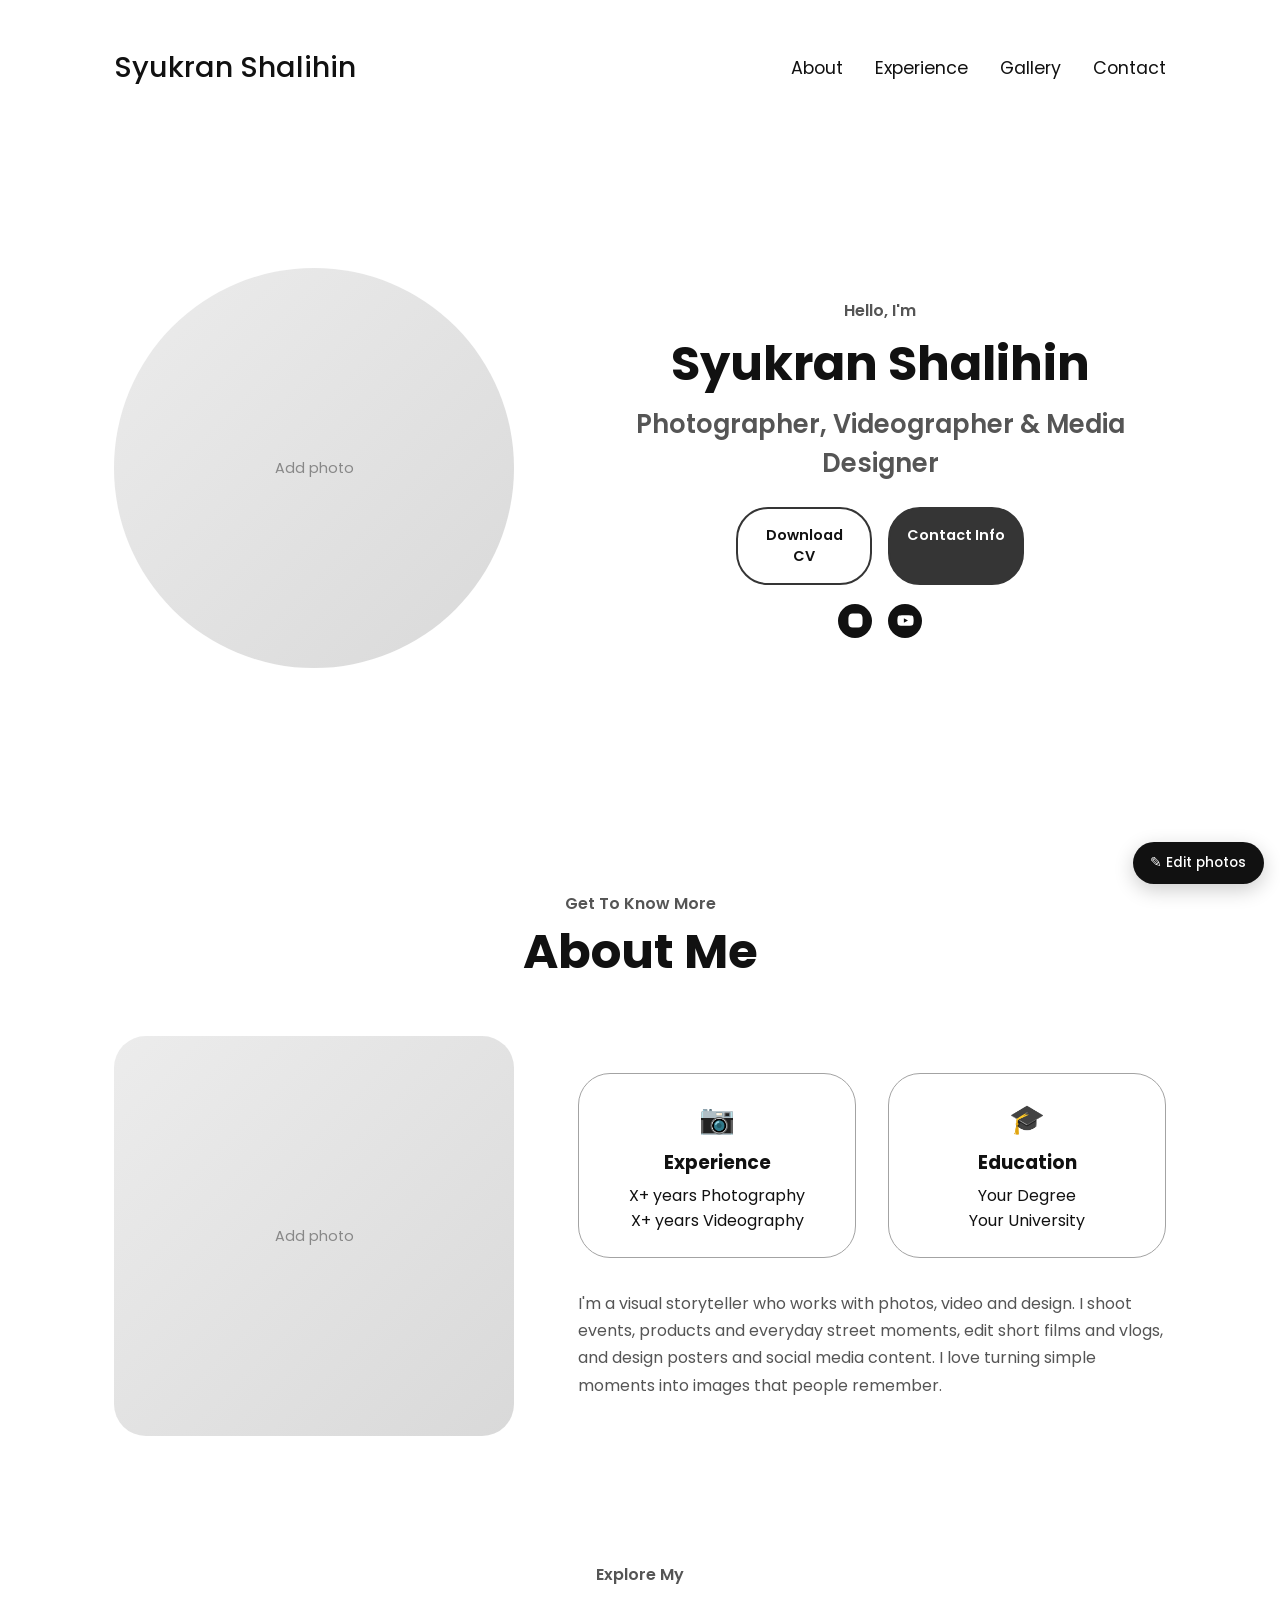
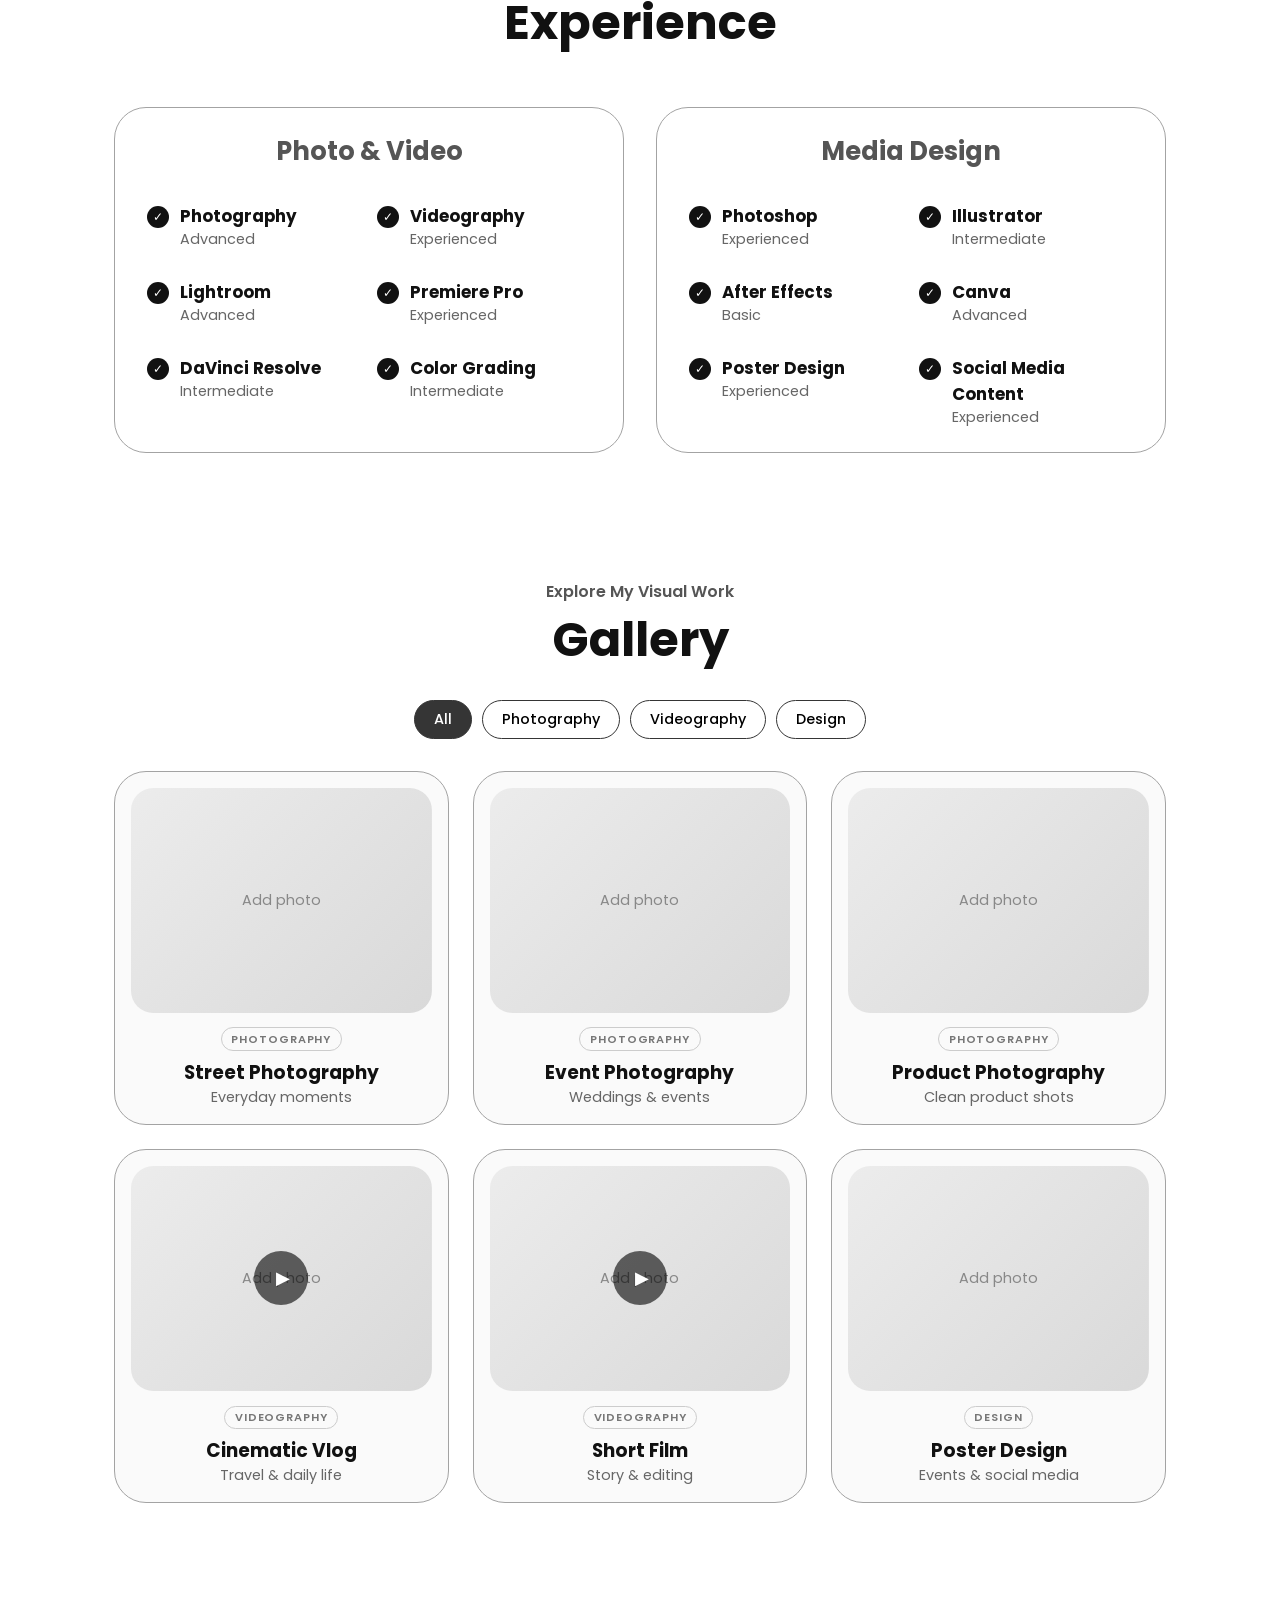
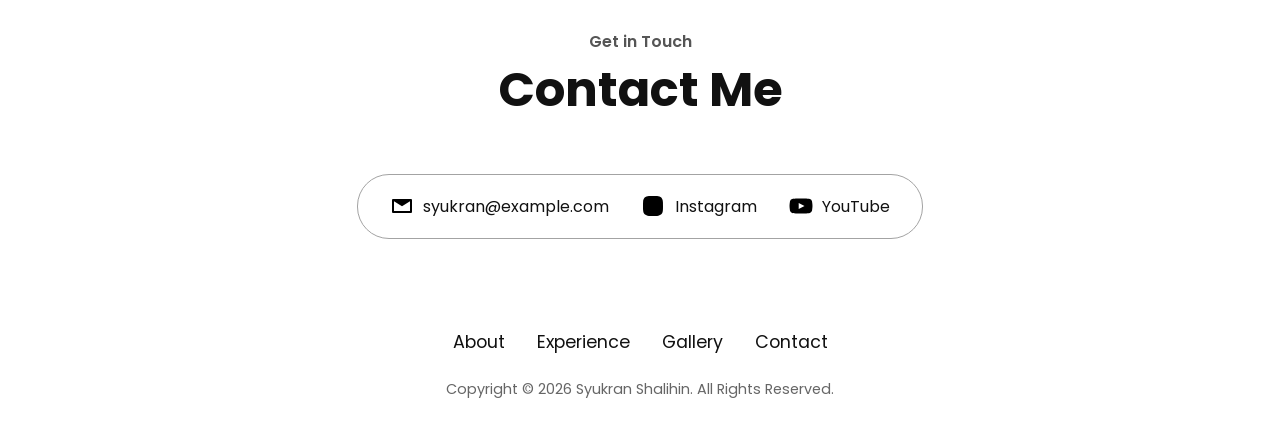
==== index.html @ 7169680a "Syukran portfolio" ====
<!DOCTYPE html>
<html lang="en">
<head>
  <meta charset="UTF-8" />
  <meta name="viewport" content="width=device-width, initial-scale=1.0" />
  <title>My Portfolio</title>
  <link rel="preconnect" href="https://fonts.googleapis.com" />
  <link rel="preconnect" href="https://fonts.gstatic.com" crossorigin />
  <link href="https://fonts.googleapis.com/css2?family=Poppins:wght@300;400;500;600;700&display=swap" rel="stylesheet" />
  <link rel="stylesheet" href="style.css" />
</head>
<body>
  <!-- NAV -->
  <nav class="nav">
    <a href="#profile" class="logo" data-bind="name"></a>
    <ul class="nav-links">
      <li><a href="#about">About</a></li>
      <li><a href="#experience">Experience</a></li>
      <li><a href="#gallery">Gallery</a></li>
      <li><a href="#contact">Contact</a></li>
    </ul>
    <button class="hamburger" aria-label="Menu"><span></span><span></span><span></span></button>
  </nav>
  <div class="mobile-menu">
    <a href="#about">About</a><a href="#experience">Experience</a>
    <a href="#gallery">Gallery</a><a href="#contact">Contact</a>
  </div>

  <!-- HERO -->
  <section id="profile" class="hero">
    <div class="hero-pic photo" data-photo="profile"></div>
    <div class="hero-text">
      <p class="small" data-bind="greeting"></p>
      <h1 data-bind="name"></h1>
      <p class="role" data-bind="role"></p>
      <div class="btns">
        <a class="btn btn-outline" id="cv-btn" download>Download CV</a>
        <a class="btn btn-dark" href="#contact">Contact Info</a>
      </div>
      <div class="socials" id="hero-socials"></div>
    </div>
  </section>

  <!-- ABOUT -->
  <section id="about">
    <p class="small center">Get To Know More</p>
    <h2 class="title">About Me</h2>
    <div class="about-wrap">
      <div class="about-pic photo" data-photo="about"></div>
      <div class="about-right">
        <div class="cards" id="about-cards"></div>
        <p class="about-text" data-bind="about.text"></p>
      </div>
    </div>
  </section>

  <!-- EXPERIENCE -->
  <section id="experience">
    <p class="small center">Explore My</p>
    <h2 class="title">Experience</h2>
    <div class="skills" id="skills"></div>
  </section>

  <!-- GALLERY -->
  <section id="gallery">
    <p class="small center">Explore My Visual Work</p>
    <h2 class="title">Gallery</h2>
    <div class="filters" id="filters"></div>
    <div class="grid" id="grid"></div>
  </section>

  <!-- CONTACT -->
  <section id="contact">
    <p class="small center">Get in Touch</p>
    <h2 class="title">Contact Me</h2>
    <div class="contact-box" id="contact-box"></div>
  </section>

  <footer>
    <ul class="nav-links">
      <li><a href="#about">About</a></li><li><a href="#experience">Experience</a></li>
      <li><a href="#gallery">Gallery</a></li><li><a href="#contact">Contact</a></li>
    </ul>
    <p id="copy"></p>
  </footer>

  <!-- PHOTO EDITOR (preview only) -->
  <button id="edit-toggle" title="Change photos">✎ Edit photos</button>
  <input type="file" id="file-pick" accept="image/*" hidden />

  <script src="config.js"></script>
  <script src="script.js"></script>
</body>
</html>
---- style.css ----
* { margin: 0; padding: 0; box-sizing: border-box; }
html { scroll-behavior: smooth; }
body { font-family: "Poppins", sans-serif; color: #111; background: #fff; }
a { color: inherit; text-decoration: none; }

/* NAV */
.nav { display: flex; justify-content: space-between; align-items: center;
  height: 15vh; max-width: 1100px; margin: 0 auto; padding: 0 1.5rem; }
.logo { font-size: 1.8rem; font-weight: 500; }
.nav-links { display: flex; gap: 2rem; list-style: none; font-size: 1.1rem; }
.nav-links a:hover { color: #888; text-decoration: underline; text-underline-offset: 1rem;
  text-decoration-color: #b5b5b5; }
.hamburger { display: none; background: none; border: 0; cursor: pointer; }
.hamburger span { display: block; width: 28px; height: 2px; background: #111; margin: 6px 0; transition: .3s; }
.hamburger.open span:nth-child(1) { transform: translateY(8px) rotate(45deg); }
.hamburger.open span:nth-child(2) { opacity: 0; }
.hamburger.open span:nth-child(3) { transform: translateY(-8px) rotate(-45deg); }
.mobile-menu { display: none; flex-direction: column; text-align: center; gap: 1rem;
  max-height: 0; overflow: hidden; transition: max-height .3s; background: #fff; }
.mobile-menu.open { max-height: 300px; padding-bottom: 1rem; }

/* SECTIONS */
section { min-height: fit-content; padding: 4vh 1.5rem 10vh; max-width: 1100px; margin: 0 auto; }
.small { font-weight: 600; color: #555; }
.center { text-align: center; }
.title { font-size: 3rem; text-align: center; margin-bottom: 3rem; }

/* PHOTOS */
.photo { background: #eee center/cover no-repeat; position: relative; }
.photo.empty { background-image: linear-gradient(135deg,#ececec,#d9d9d9); }
.photo.empty::after { content: "Add photo"; position: absolute; inset: 0; display: grid;
  place-items: center; color: #888; font-size: .9rem; }

/* HERO */
.hero { display: flex; justify-content: center; align-items: center; gap: 5rem; min-height: 80vh; }
.hero-pic { width: 400px; height: 400px; border-radius: 50%; flex-shrink: 0; }
.hero-text { text-align: center; }
.hero-text h1 { font-size: 3rem; margin: .3rem 0; }
.role { font-size: 1.6rem; color: #555; font-weight: 600; margin-bottom: 1.5rem; }
.btns { display: flex; justify-content: center; gap: 1rem; }
.btn { font-weight: 600; padding: 1rem; width: 8.5rem; border-radius: 2rem;
  border: 2px solid #353535; transition: .3s; font-size: .9rem; cursor: pointer; }
.btn-outline:hover { background: #353535; color: #fff; }
.btn-dark { background: #353535; color: #fff; }
.btn-dark:hover { background: #000; }
.socials { display: flex; justify-content: center; gap: 1rem; margin-top: 1.2rem; }
.socials a { width: 34px; height: 34px; border-radius: 50%; background: #111; color: #fff;
  display: grid; place-items: center; transition: .2s; }
.socials a:hover { transform: translateY(-3px); }
.socials svg { width: 17px; height: 17px; fill: #fff; }

/* ABOUT */
.about-wrap { display: flex; gap: 4rem; align-items: center; }
.about-pic { width: 400px; height: 400px; border-radius: 2rem; flex-shrink: 0; }
.cards { display: flex; gap: 2rem; margin-bottom: 2rem; }
.card { flex: 1; padding: 1.5rem; border: 1px solid #a3a3a3; border-radius: 2rem; text-align: center; }
.card .icon { font-size: 1.8rem; }
.card h3 { margin: .4rem 0; }
.about-text { color: #555; line-height: 1.7; }

/* SKILLS */
.skills { display: flex; gap: 2rem; }
.skill-box { flex: 1; padding: 1.5rem 2rem; border: 1px solid #a3a3a3; border-radius: 2rem; }
.skill-box h3 { text-align: center; color: #555; font-size: 1.6rem; margin-bottom: 2rem; }
.skill-list { display: grid; grid-template-columns: 1fr 1fr; gap: 1.8rem 1rem; }
.skill { display: flex; gap: .7rem; align-items: flex-start; }
.check { width: 22px; height: 22px; border-radius: 50%; background: #111; color: #fff;
  display: grid; place-items: center; font-size: .75rem; flex-shrink: 0; margin-top: 3px; }
.skill h4 { font-size: 1.05rem; }
.skill p { color: #666; font-size: .9rem; }

/* GALLERY */
.grid { display: grid; grid-template-columns: repeat(3, 1fr); gap: 1.5rem; }
.tile { border: 1px solid #a3a3a3; border-radius: 2rem; padding: 1rem; background: #fafafa;
  transition: transform .3s, box-shadow .3s; }
.tile:hover { transform: translateY(-6px); box-shadow: 0 12px 30px rgba(0,0,0,.08); }
.tile .photo { aspect-ratio: 4/3; border-radius: 1.4rem; }
.tile h3 { margin-top: 1rem; text-align: center; }
.tile p { text-align: center; color: #666; font-size: .9rem; }
.tile .view { display: block; width: fit-content; margin: .8rem auto 0; }

.tile[hidden] { display: none; }
.tag { display: block; width: fit-content; margin: .9rem auto 0; font-size: .7rem; font-weight: 600;
  letter-spacing: .08em; text-transform: uppercase; color: #777; border: 1px solid #ccc;
  border-radius: 1rem; padding: .15rem .6rem; }
.tile .tag + h3 { margin-top: .4rem; }
.play { position: absolute; inset: 0; margin: auto; width: 54px; height: 54px; border-radius: 50%;
  background: rgba(0,0,0,.6); color: #fff; display: grid; place-items: center; font-size: 1.1rem;
  padding-left: 4px; transition: transform .3s; z-index: 1; }
.tile:hover .play { transform: scale(1.12); }
.filters { display: flex; justify-content: center; flex-wrap: wrap; gap: .6rem; margin: -1.5rem 0 2rem; }
.filters button { font: 500 .9rem Poppins; padding: .5rem 1.2rem; border-radius: 2rem;
  border: 1px solid #353535; background: #fff; cursor: pointer; transition: .2s; }
.filters button:hover, .filters button.active { background: #353535; color: #fff; }

/* CONTACT */
.contact-box { display: flex; justify-content: center; flex-wrap: wrap; gap: 2rem;
  border: 1px solid #a3a3a3; border-radius: 2rem; padding: 1.2rem 2rem;
  width: fit-content; margin: 0 auto; }
.contact-box a { display: flex; align-items: center; gap: .6rem; }
.contact-box a:hover { color: #888; }
.contact-box svg { width: 24px; height: 24px; }

footer { padding-bottom: 3rem; }
footer .nav-links { justify-content: center; margin-bottom: 1.5rem; }
#copy { text-align: center; color: #666; font-size: .9rem; }

/* REVEAL ANIMATION */
.reveal { opacity: 0; transform: translateY(30px); transition: opacity .8s, transform .8s; }
.reveal.show { opacity: 1; transform: none; }

/* PHOTO EDITOR */
#edit-toggle { position: fixed; right: 1rem; bottom: 1rem; z-index: 50; padding: .7rem 1.1rem;
  border-radius: 2rem; border: 0; background: #111; color: #fff; font: 500 .85rem Poppins; cursor: pointer;
  box-shadow: 0 6px 20px rgba(0,0,0,.2); }
body.editing #edit-toggle { background: #e2483d; }
body.editing .photo { cursor: pointer; outline: 3px dashed #e2483d; outline-offset: 4px; }
body.editing .photo::before { content: "Click to change"; position: absolute; left: 50%; bottom: 10px;
  transform: translateX(-50%); background: rgba(0,0,0,.7); color: #fff; font-size: .75rem;
  padding: .3rem .7rem; border-radius: 1rem; white-space: nowrap; z-index: 2; }

/* RESPONSIVE */
@media (max-width: 1000px) {
  .hero, .about-wrap, .skills { flex-direction: column; }
  .hero { gap: 2rem; }
  .hero-pic, .about-pic { width: 280px; height: 280px; }
  .grid { grid-template-columns: repeat(2, 1fr); }
}
@media (max-width: 700px) {
  .nav > .nav-links { display: none; }
  .hamburger { display: block; }
  .mobile-menu { display: flex; }
  footer .nav-links { flex-wrap: wrap; gap: 1rem; }
  .title { font-size: 2.3rem; }
  .hero-text h1 { font-size: 2.4rem; }
  .role { font-size: 1.2rem; }
  .cards { flex-direction: column; }
  .grid, .skill-list { grid-template-columns: 1fr; }
}
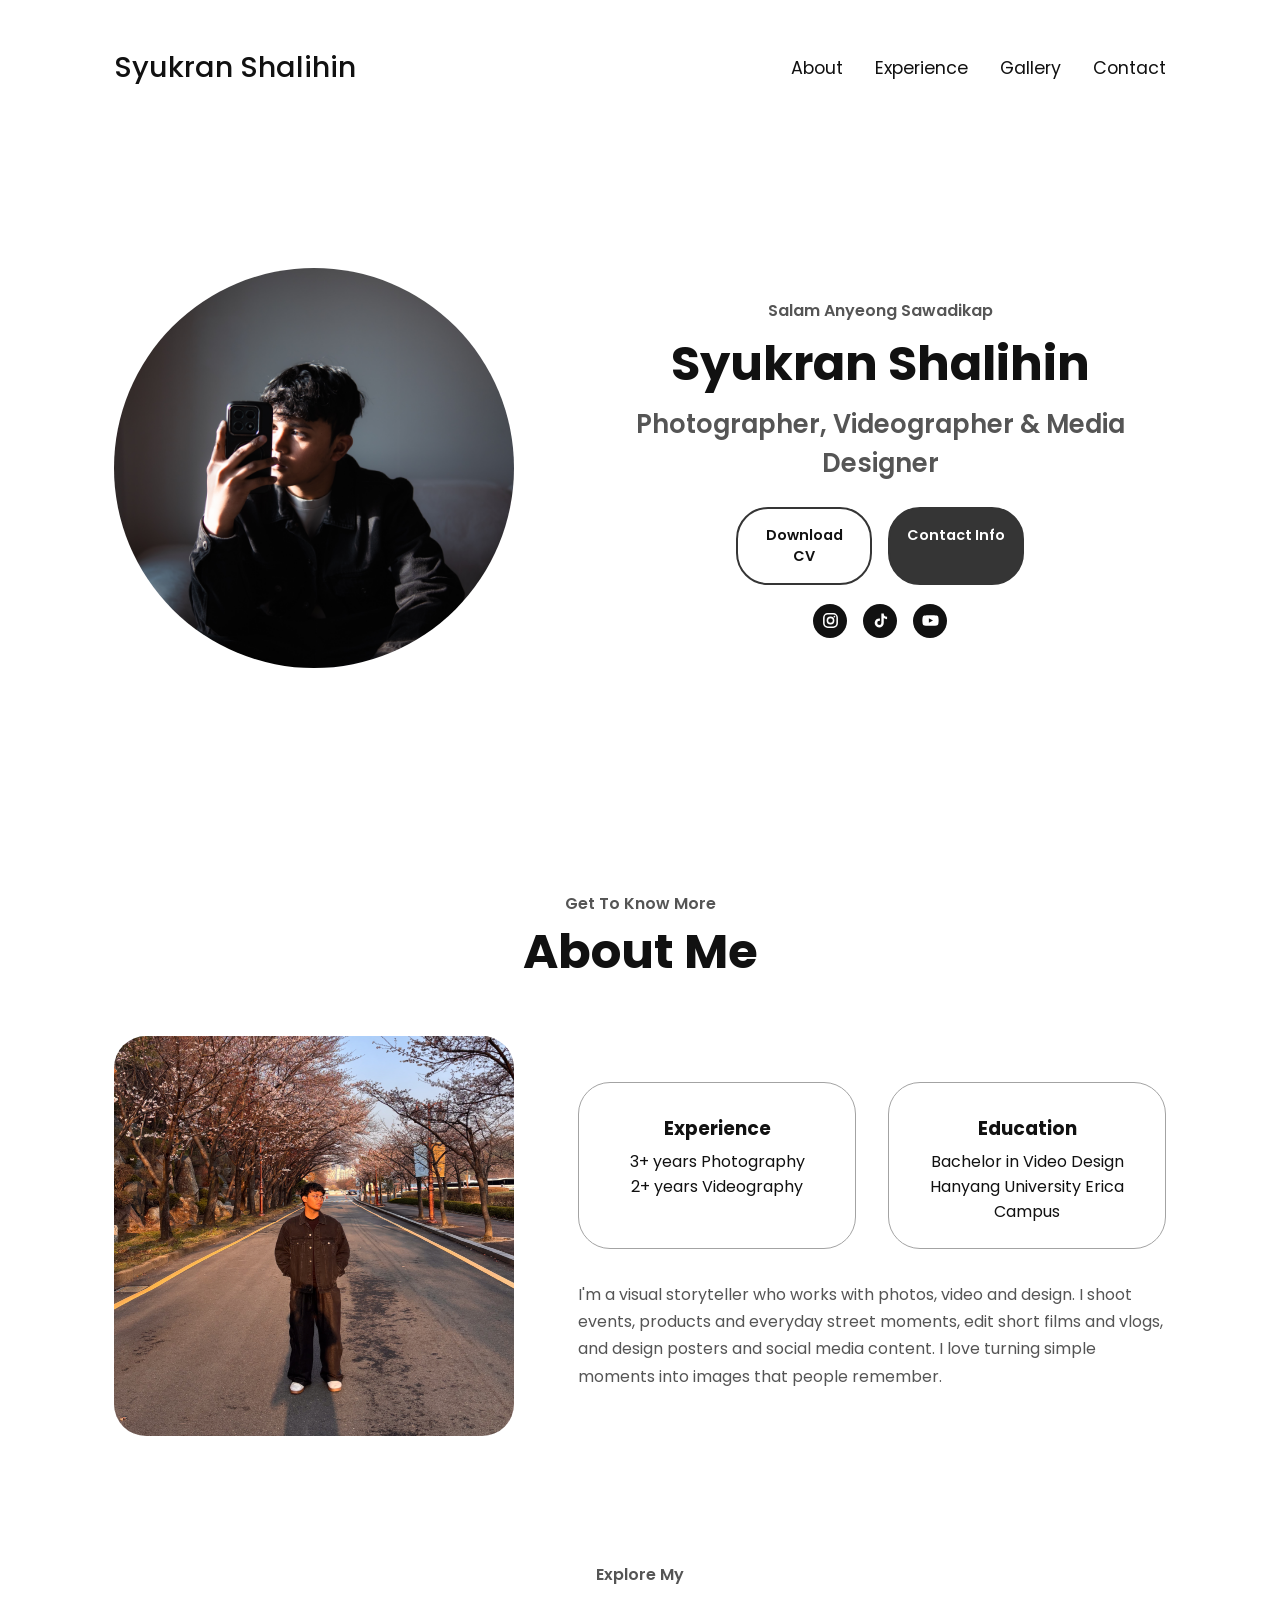
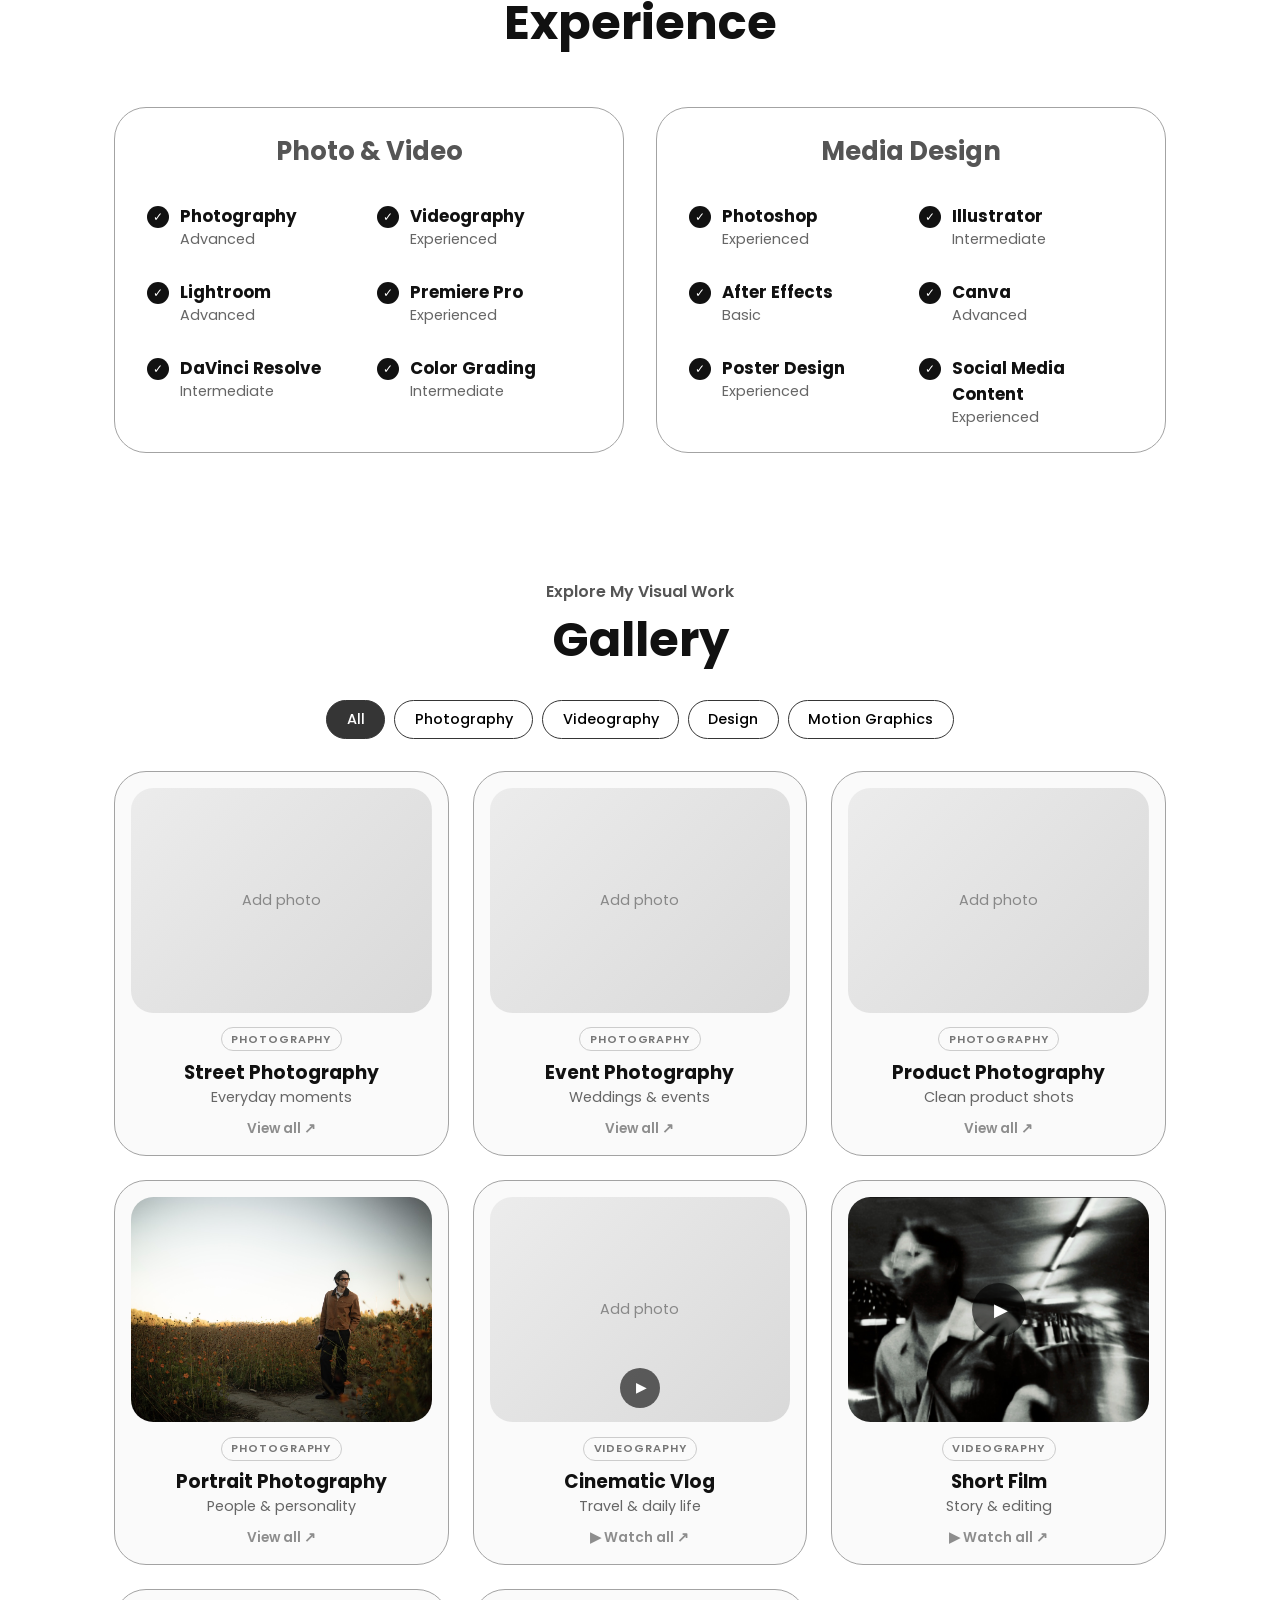
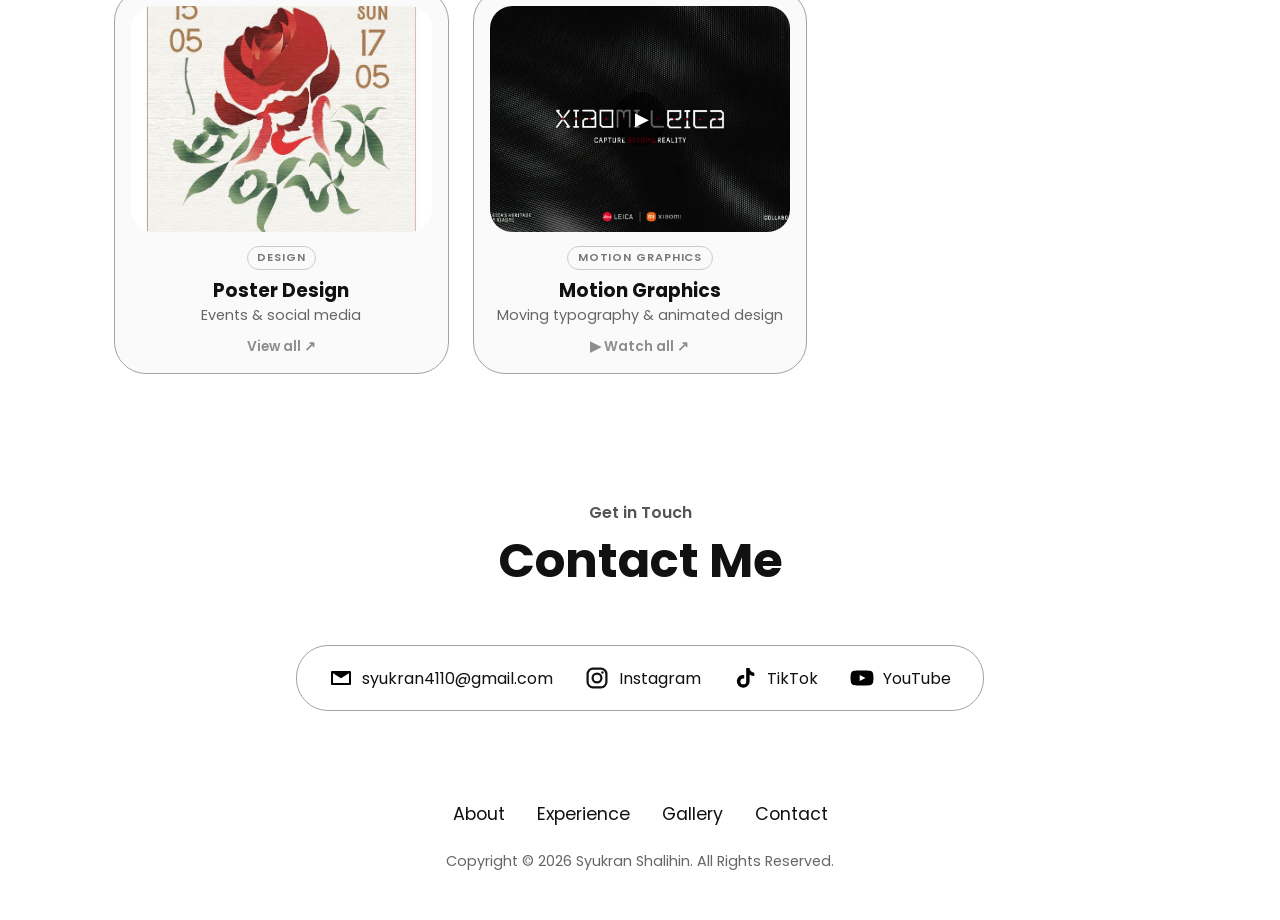
==== commit ecc9ddc9: "Remove photo editor" ====
--- a/index.html
+++ b/index.html
@@ -84,10 +84,6 @@
     <p id="copy"></p>
   </footer>
 
-  <!-- PHOTO EDITOR (preview only) -->
-  <button id="edit-toggle" title="Change photos">✎ Edit photos</button>
-  <input type="file" id="file-pick" accept="image/*" hidden />
-
   <script src="config.js"></script>
   <script src="script.js"></script>
 </body>
--- a/style.css
+++ b/style.css
@@ -80,6 +80,11 @@
 .tile .view { display: block; width: fit-content; margin: .8rem auto 0; }
 
 .tile[hidden] { display: none; }
+a.tile { display: block; cursor: pointer; }
+.open-hint { display: block; text-align: center; margin-top: .7rem; font-size: .85rem; font-weight: 600;
+  color: #353535; opacity: .55; transition: opacity .3s; }
+.tile:hover .open-hint { opacity: 1; }
+.photo.empty .play { top: auto; bottom: 14px; width: 40px; height: 40px; font-size: .85rem; }
 .tag { display: block; width: fit-content; margin: .9rem auto 0; font-size: .7rem; font-weight: 600;
   letter-spacing: .08em; text-transform: uppercase; color: #777; border: 1px solid #ccc;
   border-radius: 1rem; padding: .15rem .6rem; }
@@ -100,6 +105,9 @@
 .contact-box a { display: flex; align-items: center; gap: .6rem; }
 .contact-box a:hover { color: #888; }
 .contact-box svg { width: 24px; height: 24px; }
+svg.ig { fill: none !important; stroke: currentColor; stroke-width: 2.2; }
+svg.ig .dot { fill: currentColor; stroke: none; }
+.socials a { color: #fff; }
 
 footer { padding-bottom: 3rem; }
 footer .nav-links { justify-content: center; margin-bottom: 1.5rem; }
@@ -108,16 +116,6 @@
 /* REVEAL ANIMATION */
 .reveal { opacity: 0; transform: translateY(30px); transition: opacity .8s, transform .8s; }
 .reveal.show { opacity: 1; transform: none; }
-
-/* PHOTO EDITOR */
-#edit-toggle { position: fixed; right: 1rem; bottom: 1rem; z-index: 50; padding: .7rem 1.1rem;
-  border-radius: 2rem; border: 0; background: #111; color: #fff; font: 500 .85rem Poppins; cursor: pointer;
-  box-shadow: 0 6px 20px rgba(0,0,0,.2); }
-body.editing #edit-toggle { background: #e2483d; }
-body.editing .photo { cursor: pointer; outline: 3px dashed #e2483d; outline-offset: 4px; }
-body.editing .photo::before { content: "Click to change"; position: absolute; left: 50%; bottom: 10px;
-  transform: translateX(-50%); background: rgba(0,0,0,.7); color: #fff; font-size: .75rem;
-  padding: .3rem .7rem; border-radius: 1rem; white-space: nowrap; z-index: 2; }
 
 /* RESPONSIVE */
 @media (max-width: 1000px) {
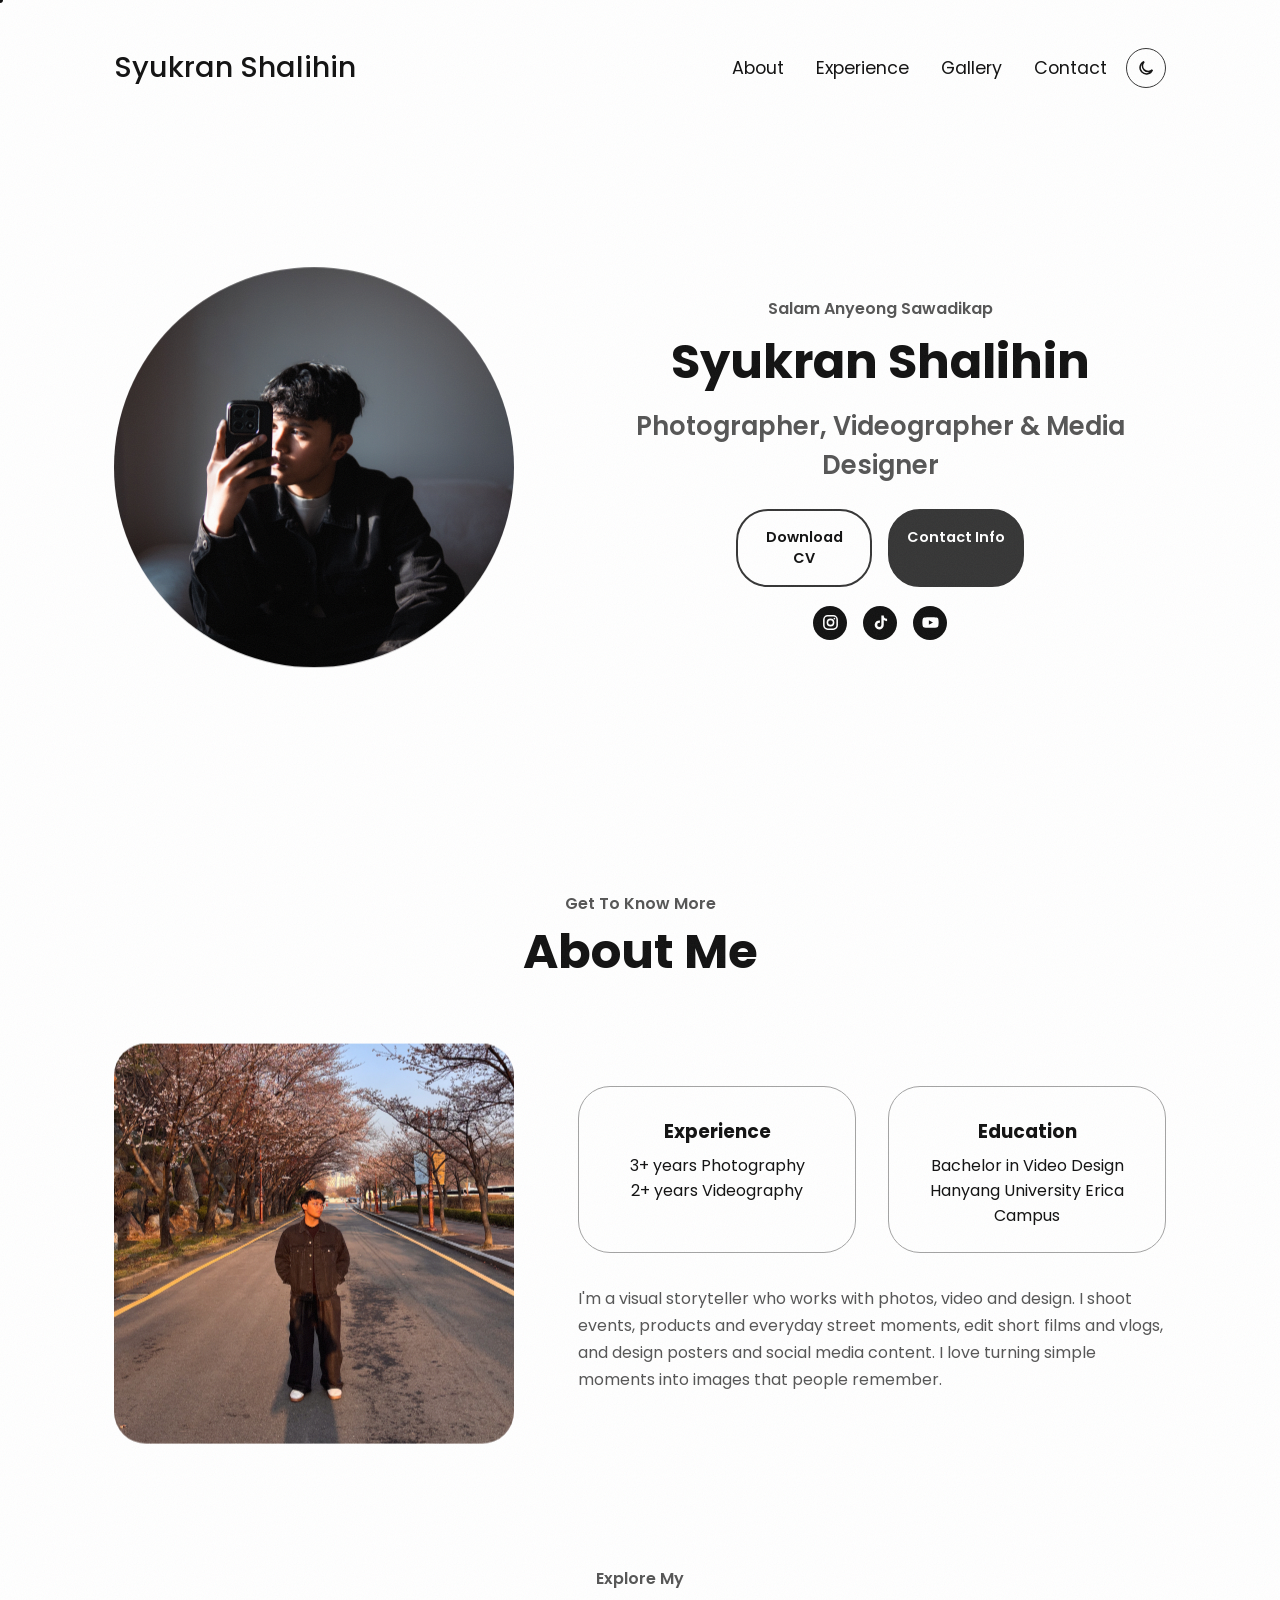
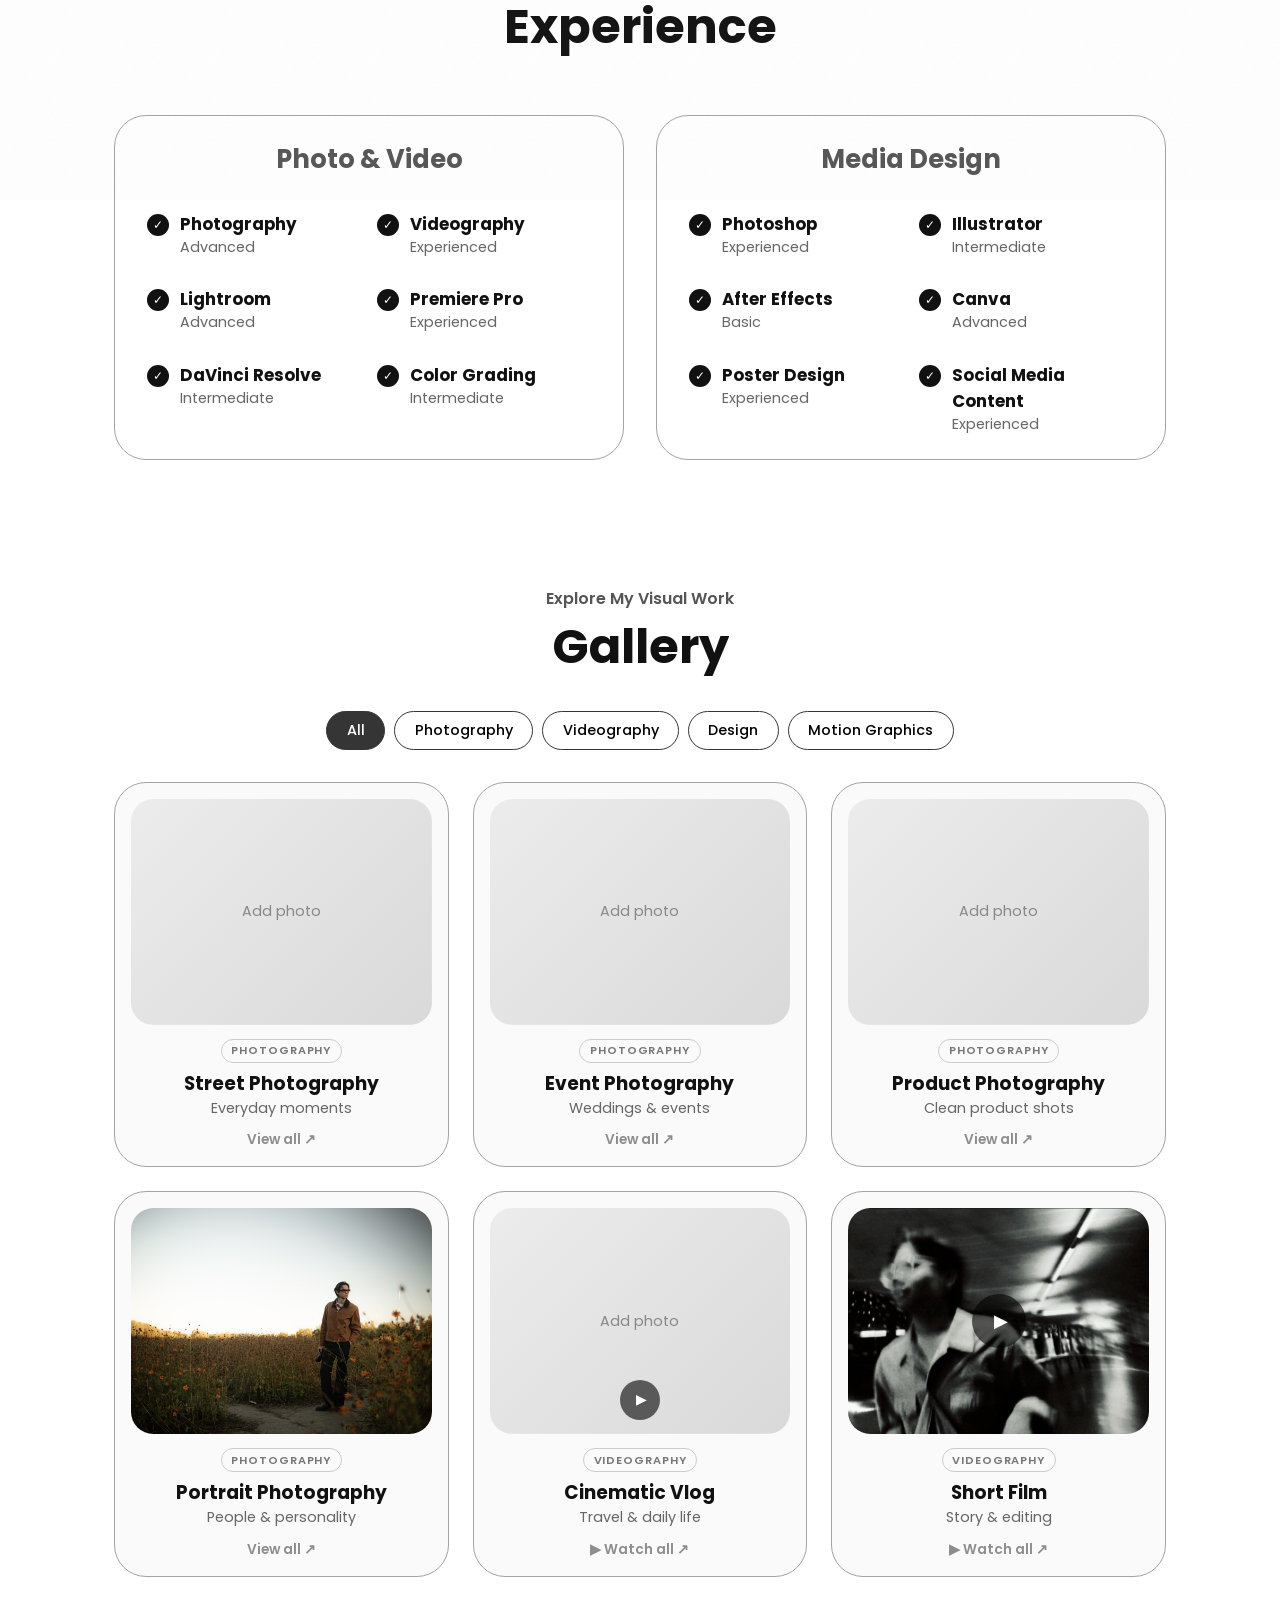
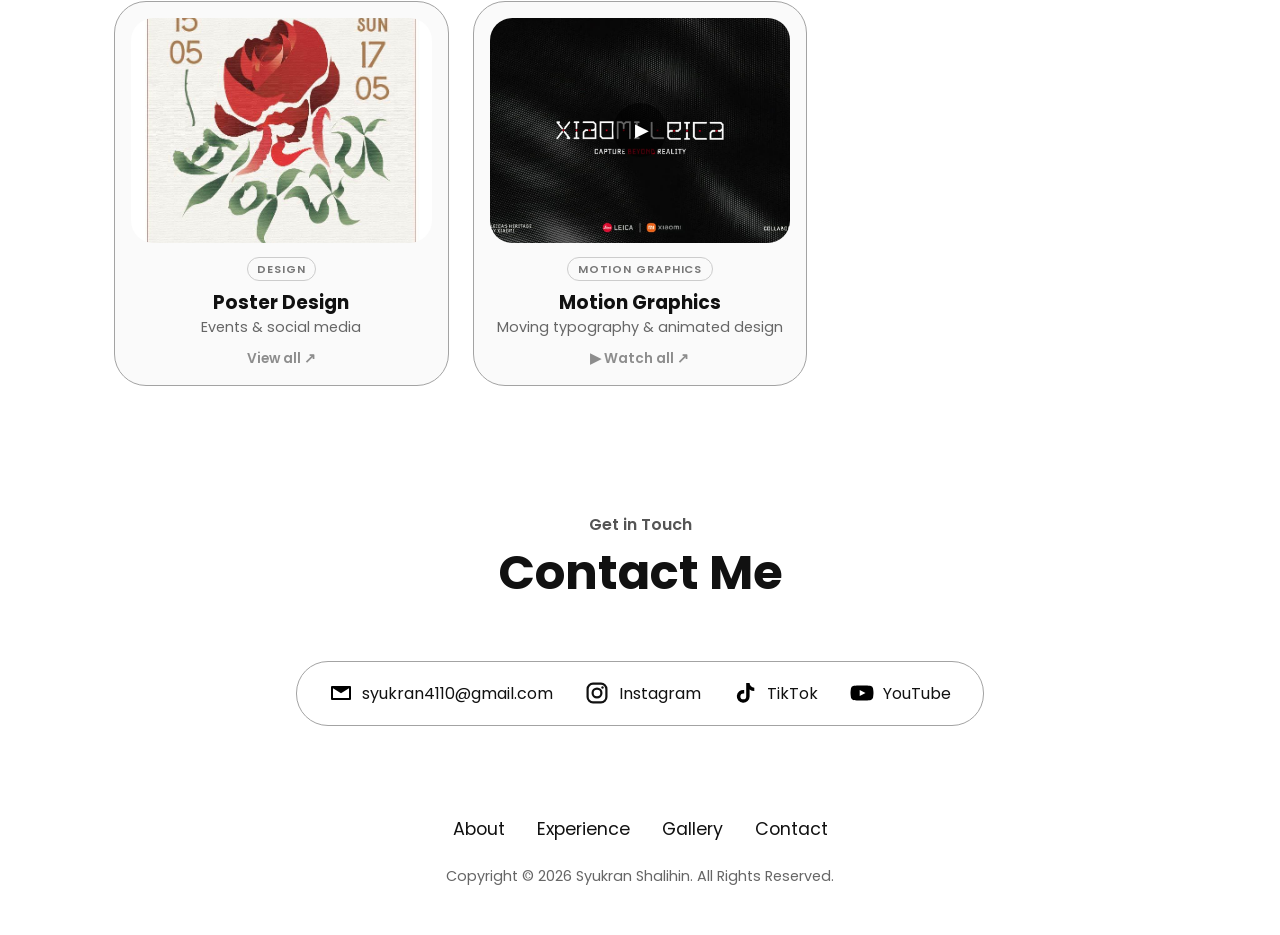
==== commit f08a64b7: "Add premium effects" ====
--- a/index.html
+++ b/index.html
@@ -8,6 +8,7 @@
   <link rel="preconnect" href="https://fonts.gstatic.com" crossorigin />
   <link href="https://fonts.googleapis.com/css2?family=Poppins:wght@300;400;500;600;700&display=swap" rel="stylesheet" />
   <link rel="stylesheet" href="style.css" />
+  <link rel="stylesheet" href="effects.css" />
 </head>
 <body>
   <!-- NAV -->
@@ -86,5 +87,6 @@
 
   <script src="config.js"></script>
   <script src="script.js"></script>
+  <script src="effects.js"></script>
 </body>
 </html>
--- a/effects.css
+++ b/effects.css
@@ -0,0 +1,111 @@
+/* ============================================================
+   PREMIUM EFFECTS — cursor, text reveal, parallax, grain, dark mode
+   Turn things on/off at the top of effects.js
+   ============================================================ */
+
+body { transition: background-color .5s ease, color .5s ease; }
+
+/* ---------- FILM GRAIN ---------- */
+.fx-grain {
+  position: fixed; inset: -100%; width: 300%; height: 300%;
+  pointer-events: none; z-index: 9998; opacity: .055;
+  background-image: url("data:image/svg+xml,%3Csvg xmlns='http://www.w3.org/2000/svg' width='160' height='160'%3E%3Cfilter id='n'%3E%3CfeTurbulence type='fractalNoise' baseFrequency='.9' numOctaves='3' stitchTiles='stitch'/%3E%3C/filter%3E%3Crect width='100%25' height='100%25' filter='url(%23n)'/%3E%3C/svg%3E");
+  animation: fxGrain 1s steps(6) infinite;
+}
+body.dark .fx-grain { opacity: .08; }
+@keyframes fxGrain {
+  0% { transform: translate(0, 0); }   20% { transform: translate(-3%, 2%); }
+  40% { transform: translate(2%, -3%); } 60% { transform: translate(-2%, -1%); }
+  80% { transform: translate(3%, 3%); }  100% { transform: translate(0, 0); }
+}
+
+/* ---------- CUSTOM CURSOR ---------- */
+body.fx-cursor-on, body.fx-cursor-on a, body.fx-cursor-on button { cursor: none; }
+.fx-dot, .fx-ring { position: fixed; top: 0; left: 0; pointer-events: none; z-index: 9999;
+  border-radius: 50%; transform: translate(-50%, -50%); }
+.fx-dot { width: 6px; height: 6px; background: #111; transition: opacity .2s; }
+.fx-ring { width: 38px; height: 38px; border: 1px solid rgba(17,17,17,.45);
+  display: grid; place-items: center; font: 600 .7rem Poppins, sans-serif; letter-spacing: .06em;
+  color: transparent; text-transform: uppercase;
+  transition: width .35s cubic-bezier(.2,.8,.2,1), height .35s cubic-bezier(.2,.8,.2,1),
+              background .3s, border-color .3s, color .2s; }
+.fx-ring.hover { width: 56px; height: 56px; border-color: rgba(17,17,17,.8); }
+.fx-ring.label { width: 86px; height: 86px; background: #111; border-color: #111; color: #fff; }
+.fx-ring.label + .fx-dot, .fx-dot.hide { opacity: 0; }
+.fx-ring.down { transform: translate(-50%, -50%) scale(.85); }
+body.dark .fx-dot { background: #f2f2f2; }
+body.dark .fx-ring { border-color: rgba(242,242,242,.45); }
+body.dark .fx-ring.hover { border-color: rgba(242,242,242,.85); }
+body.dark .fx-ring.label { background: #f2f2f2; border-color: #f2f2f2; color: #111; }
+
+/* ---------- TEXT REVEAL ---------- */
+.fx-split .fx-w { display: inline-block; overflow: hidden; vertical-align: top; padding-bottom: .08em; }
+.fx-split .fx-w > span { display: inline-block; transform: translateY(105%);
+  transition: transform .9s cubic-bezier(.2,.8,.2,1); transition-delay: calc(var(--i) * 70ms); }
+.fx-split.fx-in .fx-w > span { transform: none; }
+.fx-fade { opacity: 0; transform: translateY(14px); transition: opacity .9s ease .25s, transform .9s ease .25s; }
+.fx-fade.fx-in { opacity: 1; transform: none; }
+
+/* ---------- PARALLAX ---------- */
+.fx-par { will-change: transform; }
+
+/* ---------- THEME TOGGLE ---------- */
+.fx-theme { width: 40px; height: 40px; border-radius: 50%; border: 1px solid #353535; background: transparent;
+  display: grid; place-items: center; cursor: pointer; transition: background .3s, transform .4s; flex-shrink: 0; }
+.fx-theme:hover { background: #353535; }
+.fx-theme:hover svg { stroke: #fff; }
+.fx-theme svg { width: 18px; height: 18px; fill: none; stroke: #111; stroke-width: 2; stroke-linecap: round; transition: stroke .3s; }
+.fx-theme:active { transform: rotate(40deg) scale(.9); }
+.nav .fx-right { display: flex; align-items: center; gap: 1.2rem; }
+
+/* ---------- DARK MODE ---------- */
+body.dark { background: #0d0d0d; color: #ececec; }
+body.dark .small, body.dark .role, body.dark .about-text, body.dark .tile p, body.dark .skill p,
+body.dark .skill-box h3, body.dark #copy, body.dark .work-head p, body.dark .empty-msg,
+body.dark .open-hint, body.dark .card p { color: #a9a9a9; }
+body.dark .nav-links a:hover { color: #fff; }
+body.dark .mobile-menu { background: #0d0d0d; }
+body.dark .hamburger span { background: #ececec; }
+body.dark .card, body.dark .skill-box, body.dark .tile, body.dark .contact-box,
+body.dark .v-item { border-color: #2a2a2a; background: #141414; }
+body.dark .tile:hover { box-shadow: 0 14px 40px rgba(0,0,0,.6); }
+body.dark .photo { background-color: #1c1c1c; }
+body.dark .photo.empty { background-image: linear-gradient(135deg, #1e1e1e, #262626); }
+body.dark .photo.empty::after { color: #666; }
+body.dark .tag { color: #9a9a9a; border-color: #3a3a3a; }
+body.dark .open-hint { color: #ddd; }
+body.dark .btn { border-color: #ececec; }
+body.dark .btn-outline:hover { background: #ececec; color: #111; }
+body.dark .btn-dark { background: #ececec; color: #111; }
+body.dark .btn-dark:hover { background: #fff; }
+body.dark .socials a { background: #ececec; color: #111; }
+body.dark .socials svg { fill: #111; }
+body.dark .socials svg.ig { fill: none !important; stroke: #111; }
+body.dark .socials svg.ig .dot { fill: #111; }
+body.dark .check { background: #ececec; color: #111; }
+body.dark .filters button, body.dark .work-head .filters a, body.dark .back { background: transparent; color: #ececec; border-color: #555; }
+body.dark .filters button:hover, body.dark .filters button.active,
+body.dark .work-head .filters a:hover, body.dark .work-head .filters a.active,
+body.dark .back:hover { background: #ececec; color: #111; border-color: #ececec; }
+body.dark .subs button { background: #1c1c1c; color: #ddd; }
+body.dark .subs button:hover { background: #2a2a2a; }
+body.dark .subs button.active { background: #ececec; color: #111; }
+body.dark .m-item { background: #1c1c1c; }
+body.dark .m-item.missing { background: linear-gradient(135deg, #1e1e1e, #262626); color: #666; }
+body.dark .fx-theme { border-color: #555; }
+body.dark .fx-theme svg { stroke: #ececec; }
+body.dark .fx-theme:hover { background: #ececec; }
+body.dark .fx-theme:hover svg { stroke: #111; }
+
+@media (max-width: 700px) {
+  .nav .fx-right .nav-links { display: none; }
+  .fx-theme { width: 36px; height: 36px; }
+  .nav .fx-right { gap: .9rem; }
+  .nav > .logo { font-size: 1.3rem; }
+}
+
+/* ---------- RESPECT "REDUCE MOTION" ---------- */
+@media (prefers-reduced-motion: reduce) {
+  .fx-grain { animation: none; }
+  .fx-split .fx-w > span, .fx-fade { transition: none; transform: none; opacity: 1; }
+}
